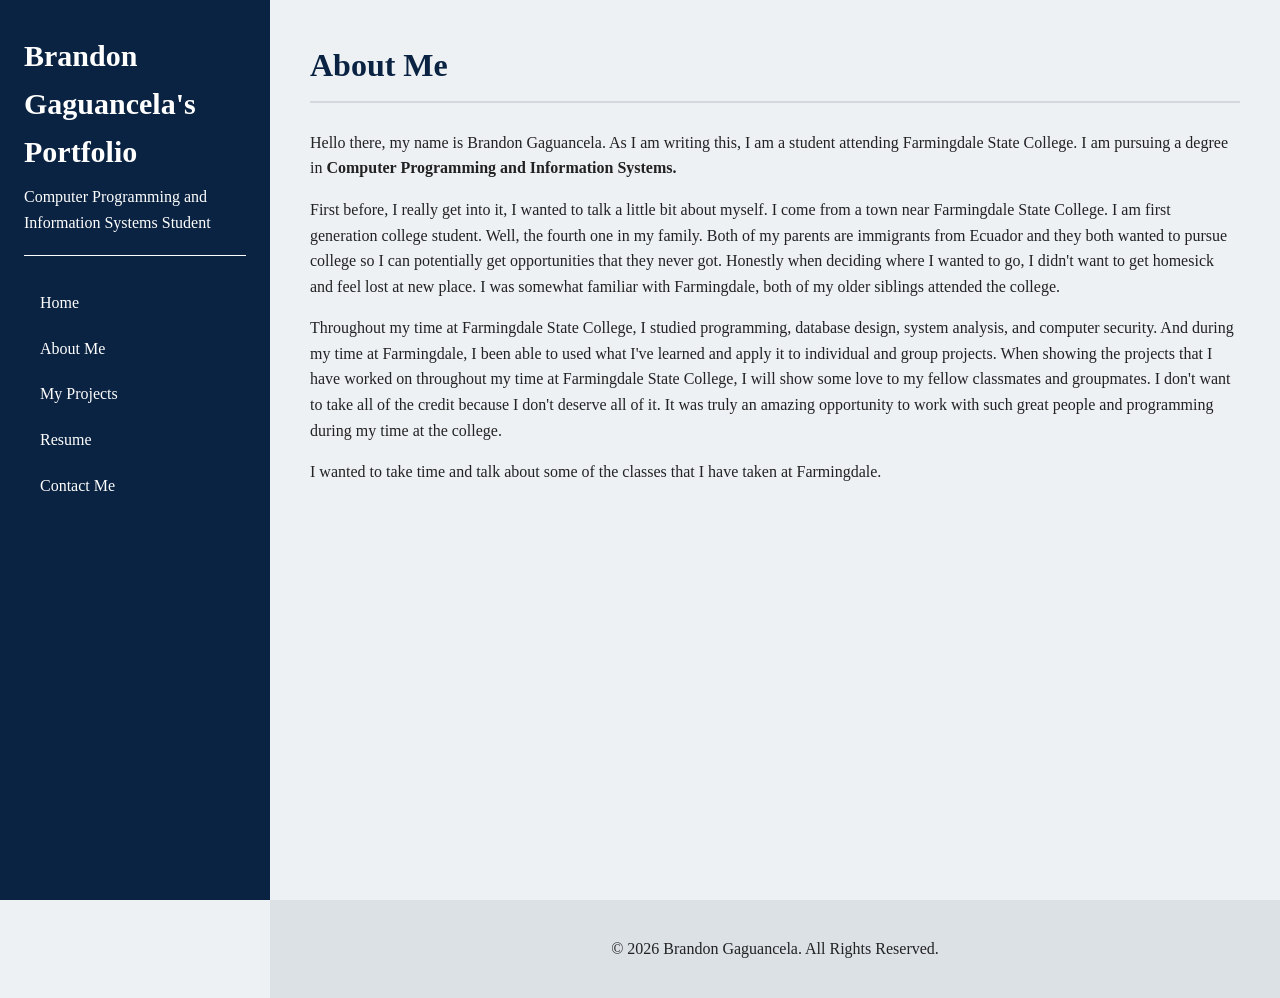
==== about.html @ aa3713f8 "add project changes" ====
<!DOCTYPE html>
<!-- 
Name: Brandon Gaguancela
Class: BCS 377
Project 1 - Personal Portfolio
Due: Oct 12
-->
<html lang="en">
<head>
	<meta charset="utf-8">
	<meta name="viewport" content="width=device-width, initial-scale=1.0">
	<link rel="stylesheet" href="style.css">
	<title>About Me | Brandon Gaguancela</title>
</head>

<body>
	
	<header class="sidebar">
		<h1>Brandon Gaguancela's Portfolio</h1>
			<p>Computer Programming and Information Systems Student</p>
			
			<nav aria-label="Main Navigation">
				<ul>
					<li>
						<a href="index.html">Home</a>
					</li>
					<li>
						<a href="about.html">About Me</a>
					</li>
					<li>
						<a href="projects.html">My Projects</a>
					</li>
					<li>
						<a href="resume.html">Resume</a>
					</li>
					<li>
						<a href="contact.html">Contact Me</a>
					</li>
				</ul>
			</nav>
	</header>
	
	<main>
		<h2>About Me</h2>
		
		<p>
			Hello there, my name is Brandon Gaguancela. As I am writing this, I am
			a student attending Farmingdale State College. I am pursuing a degree
			in 
			<strong>Computer Programming and Information Systems.</strong> 
		</p>
		
		<p>
			First before, I really get into it, I wanted to talk a little bit about 
			myself. I come from a town near Farmingdale State College. I am first 
			generation college student. Well, the fourth one in my family. Both of my 
			parents are immigrants from Ecuador and they both wanted to pursue college 
			so I can potentially get opportunities that they never got. 
			Honestly when deciding where I wanted to go, I didn't want to get homesick 
			and feel lost at new place. I was somewhat familiar with Farmingdale, both 
			of my older siblings attended the college. 
		</p>
		
		<p>
			Throughout my time at Farmingdale State College, I studied programming,
			database design, system analysis, and computer security. And during my
			time at Farmingdale, I been able to used what I've learned and apply it
			to individual and group projects. When showing the projects that I have 
			worked on throughout my time at Farmingdale State College, I will show 
			some love to my fellow classmates and groupmates. I don't want to take 
			all of the credit because I don't deserve all of it. It was truly an 
			amazing opportunity to work with such great people and programming during 
			my time at the college. 
		</p>
		
		<p>
			I wanted to take time and talk about some of the classes that I have taken 
			at Farmingdale. 
		</p>
	</main>
	
	<footer>
		<p>&copy; 2026 Brandon Gaguancela. All Rights Reserved.</p>
	</footer>
	
</body>
</html>
---- style.css ----
/*
Name: Brandon Gaguancela
Class: BCS 377
Project 1 - Personal Portfolio
*/

* {
	box-sizing: border-box;
}

html {
	scroll-behavior: smooth;
}

body {
	margin: 0;
	background-color: #eef1f4;
	color: #222222;
	font-family: Georgia, "Times New Roman", serif;
	font-size: 16px;
	line-height: 1.6;
}

.sidebar {
	position: fixed;
	top: 0;
	left: 0;
	width: 270px;
	height: 100vh;
	padding: 32px 24px;
	overflow-y: auto;
	background-color:#0a2342;
	color: #ffffff
}

.sidebar h1 {
	margin-top: 0;
	margin-bottom: 8px;
	font-size: 30px;
	font-weight: bold;
}

.sidebar p {
	margin-top: 0;
	padding-bottom: 20px;
	border-bottom: 1px solid #ffffff;
}

.sidebar nav ul {
	margin: 24px 0 0;
	padding: 0;
	list-style: none;
}

.sidebar nav a{
	display: block;
	padding: 10px 12px;
	border-left: 4px solid transparent;
	color: #ffffff;
	text-decoration: none;
}

.sidebar nav a:hover,
.sidebar nav a:focus {
	border-left-color: #ffffff;
	background-color: #173b63;
}

.sidebar nav a[aria-current="page"] {
	background-color: #ffffff;
	color: #0a2342;
	font-weight: bold;
}

main {
	min-height: 100vh;
	margin-left: 270px;
	padding: 40px;
}

main section {
	max-width: 900px;
	margin: 0 auto 30px;
	padding: 30px;
	border-left: 5px solid #0a2342;
	border-radius: 6px;
	background-color: #ffffff;
	box-shadow: 0 3px 10px rgba(0, 0, 0, 0.08);
}

h1,
h2,
h3,
h4 {
	font-weight: bold;
}

main h2 {
	margin-top: 0;
	padding-bottom: 10px;
	border-bottom: 2px solid #d4d9df;
	color: #0a2342;
	font-size: 32px;
}

main h3 {
	color: #173b63;
	font-size: 22px;
}

main h4 {
	color: #222222;
	font-size: 18px;
}

main ul {
	padding-left: 24px;
}

main li {
	margin-bottom: 7px;
}

main a {
	color: #075b9b;
	font-weight: bold;
	text-decoration-thickness: 2px;
	text-underline-offset: 3px;
}

main a:hover {
	color: #0a2342;
}

a:focus,
button:focus,
input:focus,
textarea:focus {
	outline: 3px solid #ffbf47;
	outline-offset: 3px;
}

#featured-work > p:last-child a,
#call-to-action a,
#resume-heading a {
	display: inline-block;
	margin: 5px 8px 5px 0;
	padding: 10px 16px;
	border: 2px solid #0a2342;
	border-radius: 4px;
	background-color: #0a2342;
	color: #ffffff;
	text-decoration: none;
}

#featured-work > p:last-child a:hover,
#call-to-action a:hover,
#resume-heading a:hover {
	background-color: #ffffff;
	color: #0a2342;
}

#resume-projects article {
	margin-top: 24px;
	padding-top: 16px;
	border-top: 1px solid #d4d9df;
}

address {
	font-style: normal;
}

form {
	max-width: 650px;
}

form p {
	display: flex;
	flex-direction: column;
}

label {
	margin-bottom: 6px;
	color: #0a2342;
	font-weight: bold;
}

input,
textarea {
	width: 100%;
	padding: 12px;
	border: 1px solid #68737d;
	border-radius: 4px;
	background-color: #ffffff;
	color: #222222;
	font-family: Georgia, "Times New Roman", serif;
	font-size: 16px;
}

textarea {
	resize: vertical;
}

button {
	padding: 12px 20px;
	border: 2px solid #0a2342;
	border-radius: 4px;
	background-color: #0a2342;
	color: #ffffff;
	font-family: Georgia, "Times New Roman", serif;
	font-size: 16px;
	font-weight: bold;
	cursor: pointer;
}

button:hover {
	background-color: #ffffff;
	color: #0a2342;
}

footer {
	margin-left: 270px;
	padding: 20px;
	background-color: #dce1e6;
	color: #222222;
	text-align: center;
}

@media screen and (max-width: 768px) {
	.sidebar {
		position: static;
		width: 100%;
		height: auto;
		padding: 24px;
	}
	
	.sidebar nav ul {
		display: flex;
		flex-wrap: wrap;
		gap: 8px;
	}
	
	.sidebar nav li {
		margin: 0;
	}
	
	.sidebar nav a {
		border-left: none;
		border-bottom: 3px solid transparent;
	}
	
	.sidebar nav a:hover,
	.sidebar nav a:focus {
		border-left-color: transparent;
		border-bottom-color: #ffffff;
	}
	
	main {
		margin-left: 0;
		padding: 24px;
	}
	
	main section {
		padding: 24px;
	}
	
	footer {
		margin-left: 0;
	}
}

@media screen and (max-width: 480px) {
	.sidebar nav ul {
		display: block;
	}
	
	.sidebar nav li {
		margin-bottom: 8px;
	}
	
	main {
		padding: 14px;
	}
	
	main section {
		padding: 20px;
	}
	
	main h2 {
		padding: 27px;
	}
	
	#call-to-action a {
		display: block;
		margin-right: 0;
		text-align: center;
	}
}

.projects-page .project-card ul li {
	font-weight: normal;
}
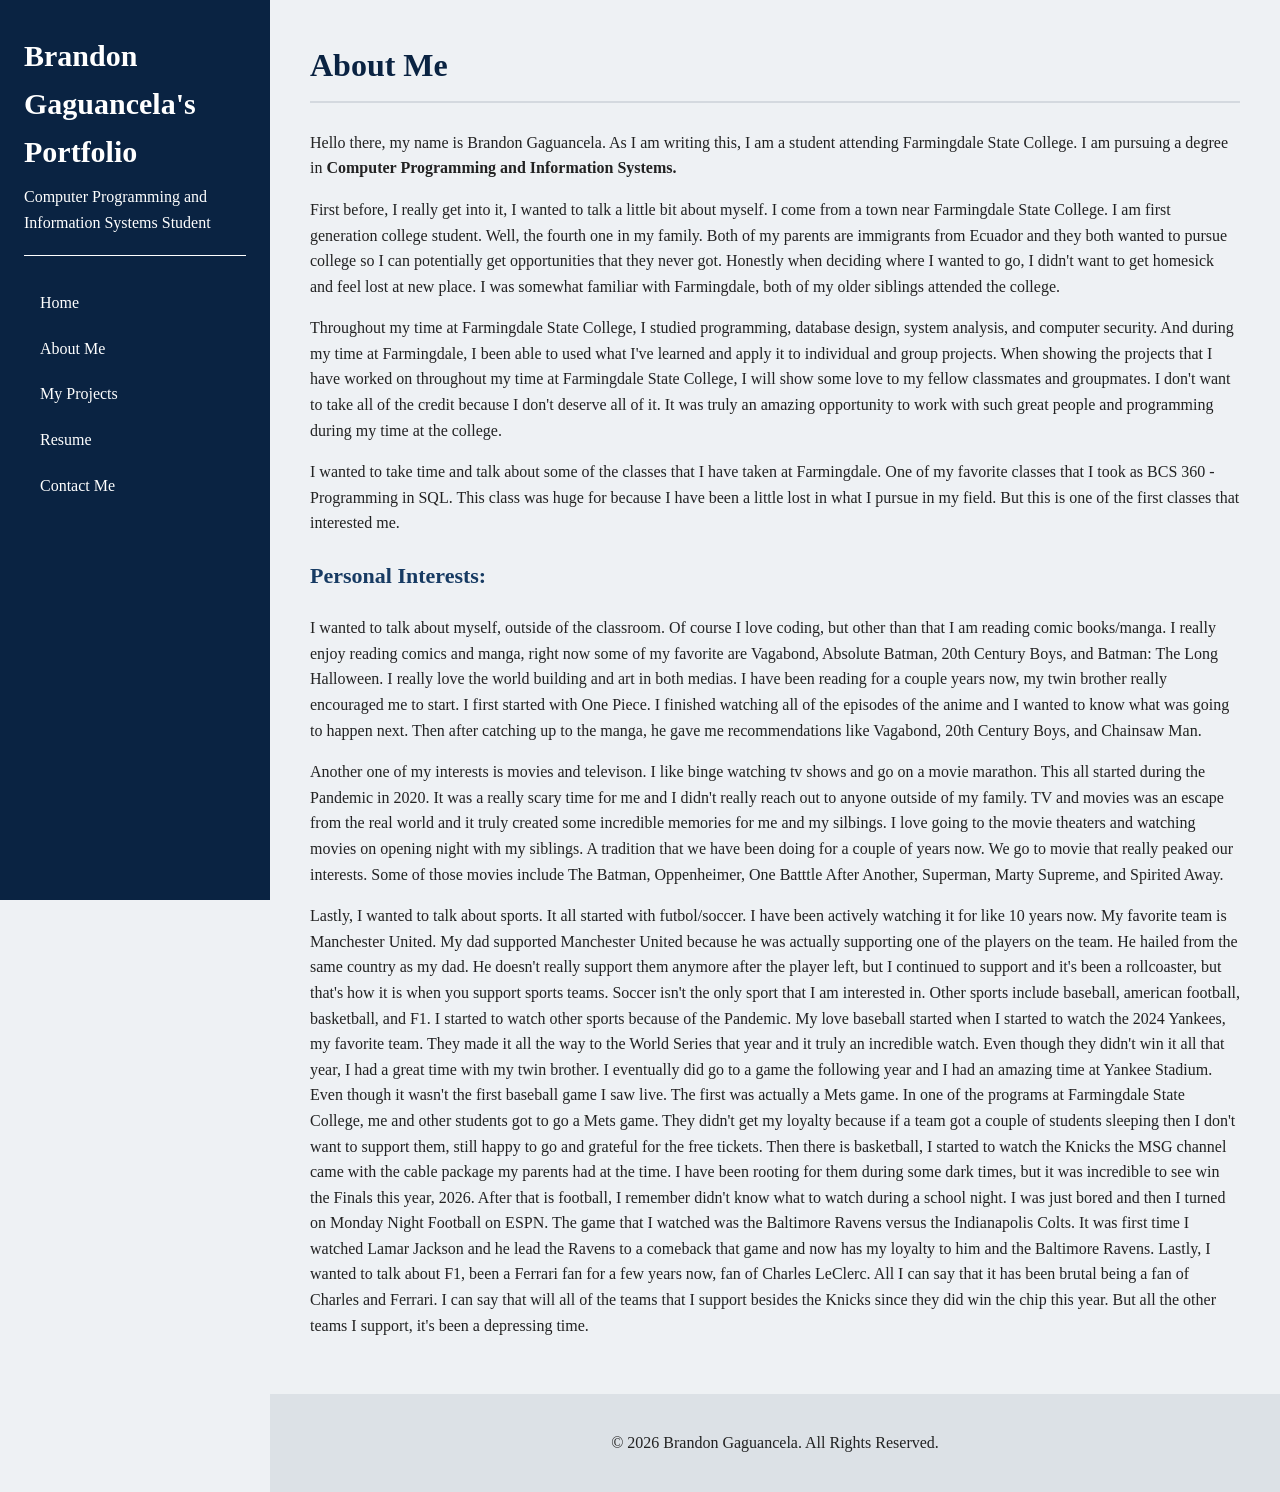
==== commit fdcf5829: "got rid of the Farmingdale State College logo. Wrote more on the about me page and the home page. Fi" ====
--- a/about.html
+++ b/about.html
@@ -3,7 +3,7 @@
 Name: Brandon Gaguancela
 Class: BCS 377
 Project 1 - Personal Portfolio
-Due: Oct 12
+Due: Oct 14
 -->
 <html lang="en">
 <head>
@@ -75,7 +75,41 @@
 		
 		<p>
 			I wanted to take time and talk about some of the classes that I have taken 
-			at Farmingdale. 
+			at Farmingdale. One of my favorite classes that I took as BCS 360 - Programming 
+			in SQL. This class was huge for because I have been a little lost in what I pursue 
+			in my field. But this is one of the first classes that interested me. 
+
+			<h3>Personal Interests:</h3>
+		
+		</p>	
+		<p>
+			I wanted to talk about myself, outside of the classroom. Of course I love coding, but other than that I am reading comic books/manga. 
+			I really enjoy reading comics and manga, right now some of my favorite are Vagabond, Absolute 
+			Batman, 20th Century Boys, and Batman: The Long Halloween. I really love the world building and art in both 
+			medias. I have been reading for a couple years now, my twin brother really encouraged me to start. I first started with One Piece.
+			I finished watching all of the episodes of the anime and I wanted to know what was going to happen next. Then after catching up to the manga, 
+			he gave me recommendations like Vagabond, 20th Century Boys, and Chainsaw Man. 
+		</p>
+			Another one of my interests is movies and televison. I like binge watching tv shows and go on a movie marathon. This all started during the Pandemic 
+			in 2020. It was a really scary time for me and I didn't really reach out to anyone outside of my family. TV and movies was an escape from the real 
+			world and it truly created some incredible memories for me and my silbings. I love going to the movie theaters and watching movies on opening night 
+			with my siblings. A tradition that we have been doing for a couple of years now. We go to movie that really peaked our interests. Some of those movies 
+			include The Batman, Oppenheimer, One Batttle After Another, Superman, Marty Supreme, and Spirited Away. 
+		<p>
+			Lastly, I wanted to talk about sports. It all started with futbol/soccer. I have been actively watching it for like 10 years now. My favorite team is 
+			Manchester United. My dad supported Manchester United because he was actually supporting one of the players on the team. He hailed from the same country 
+			as my dad. He doesn't really support them anymore after the player left, but I continued to support and it's been a rollcoaster, but that's how it is when 
+			you support sports teams. Soccer isn't the only sport that I am interested in. Other sports include baseball, american football, basketball, and F1. I started to watch other sports because of the Pandemic. My love 
+			baseball started when I started to watch the 2024 Yankees, my favorite team. They made it all the way to the World Series that year and it truly an incredible 
+			watch. Even though they didn't win it all that year, I had a great time with my twin brother. I eventually did go to a game the following year and I had an 
+			amazing time at Yankee Stadium. Even though it wasn't the first baseball game I saw live. The first was actually a Mets game. In one of the programs at Farmingdale State College, me and other students got to go a Mets game. 
+			They didn't get my loyalty because if a team got a couple of students sleeping then I don't want to support them, still happy to go and grateful for the free tickets. Then there is basketball, I started to watch the Knicks 
+			the MSG channel came with the cable package my parents had at the time. I have been rooting for them during some dark times, but it was incredible to see win the Finals 
+			this year, 2026. After that is football, I remember didn't know what to watch during a school night. I was just bored and then I turned on Monday Night Football on ESPN. 
+			The game that I watched was the Baltimore Ravens versus the Indianapolis Colts. It was first time I watched Lamar Jackson and he lead the Ravens to a comeback that game and 
+			now has my loyalty to him and the Baltimore Ravens. Lastly, I wanted to talk about F1, been a Ferrari fan for a few years now, fan of Charles LeClerc. All I can say that 
+			it has been brutal being a fan of Charles and Ferrari. I can say that will all of the teams that I support besides the Knicks since they did win the chip this year. But 
+			all the other teams I support, it's been a depressing time. 
 		</p>
 	</main>
 	
--- a/style.css
+++ b/style.css
@@ -8,10 +8,18 @@
 	box-sizing: border-box;
 }
 
+/* Scroll smoothly when following links to sections */
 html {
 	scroll-behavior: smooth;
 }
 
+/*
+ this is where I set: 
+- the page background 
+- the text color
+- font
+- and the line spacing 
+*/
 body {
 	margin: 0;
 	background-color: #eef1f4;
@@ -21,6 +29,11 @@
 	line-height: 1.6;
 }
 
+/* 
+this is the sidebar of the website. I chose to do a sidebar, 
+rather than a traditional navigation bar. 
+The left side bar will be seen on larger screens.
+ */
 .sidebar {
 	position: fixed;
 	top: 0;
@@ -46,6 +59,10 @@
 	border-bottom: 1px solid #ffffff;
 }
 
+/* 
+The list markers are removed
+and the navigation is below the subtitle
+*/
 .sidebar nav ul {
 	margin: 24px 0 0;
 	padding: 0;
@@ -82,7 +99,6 @@
 	max-width: 900px;
 	margin: 0 auto 30px;
 	padding: 30px;
-	border-left: 5px solid #0a2342;
 	border-radius: 6px;
 	background-color: #ffffff;
 	box-shadow: 0 3px 10px rgba(0, 0, 0, 0.08);
@@ -166,6 +182,37 @@
 	border-top: 1px solid #d4d9df;
 }
 
+.project-links {
+	display: flex;
+	flex-direction: column;
+	align-items: flex-start;
+	gap: 10px;
+}
+
+.project-gallery {
+	display: grid;
+	grid-template-columns: repeat(auto-fit, minmax(220px, 1fr));
+	gap: 16px;
+	margin: 20px 0;
+}
+
+.project-gallery figure {
+	margin: 0;
+}
+
+.project-gallery img {
+	display: block;
+	width: 100%;
+	height: auto;
+	border: 1px solid #d4d9df;
+	border-radius: 6px;
+}
+
+.project-gallery figcaption {
+	margin-top: 6px;
+	font-size: 0.9rem;
+}
+
 address {
 	font-style: normal;
 }
